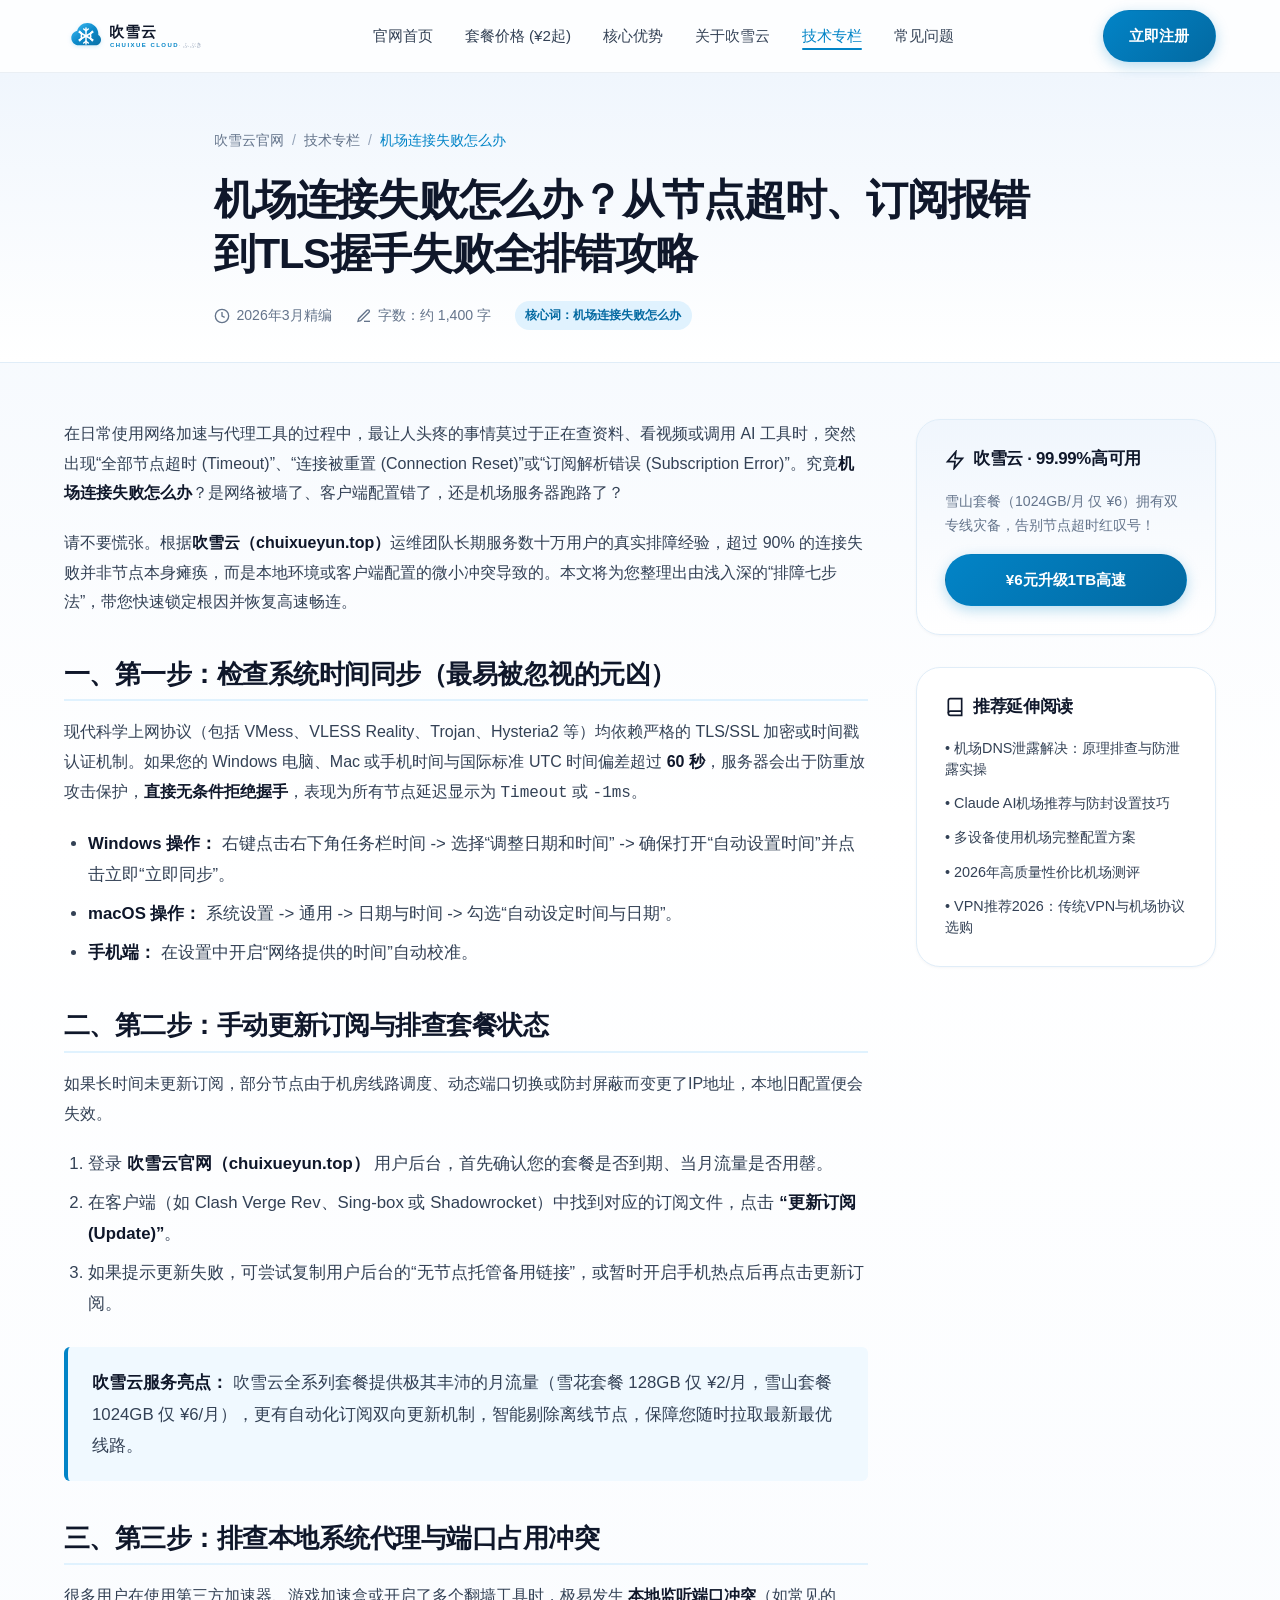
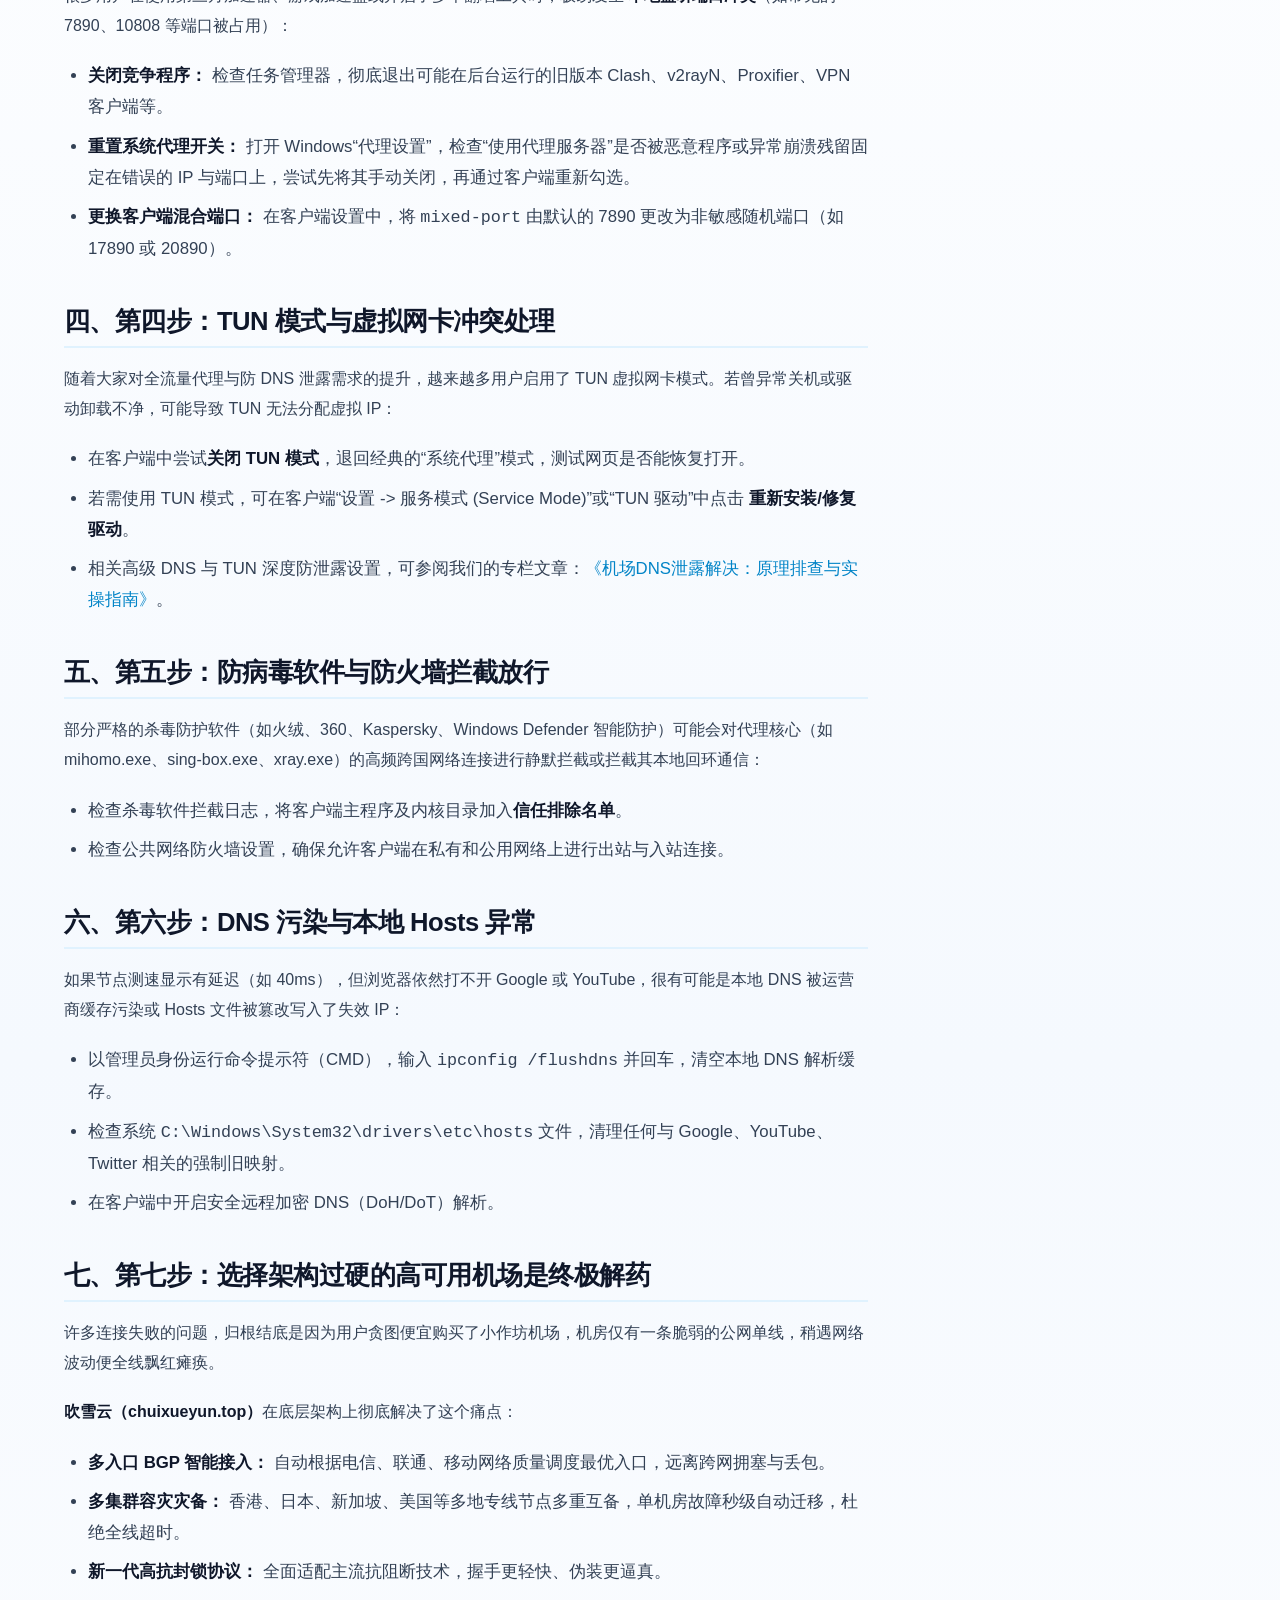
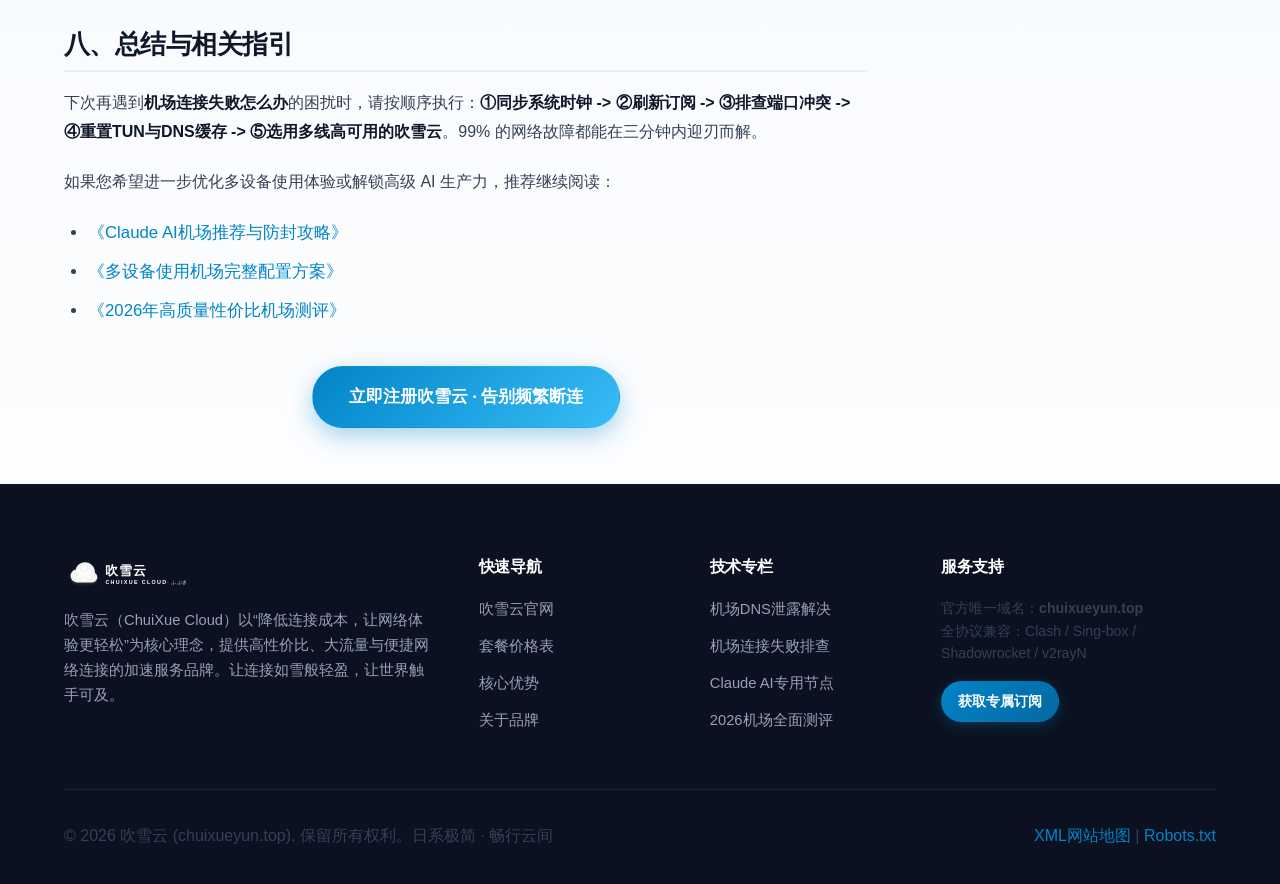
==== articles/airport-connection-troubleshooting.html @ 90f56648 "feat: complete 吹雪云 (chuixueyun.top) Yuki Minimal landing page, pricing plans, and 6 SEO articles" ====
<!DOCTYPE html>
<html lang="zh-CN">
<head>
  <meta charset="UTF-8">
  <meta name="viewport" content="width=device-width, initial-scale=1.0">
  <title>机场连接失败怎么办？从节点超时、订阅报错到TLS握手失败全排错攻略 - 吹雪云官网</title>
  <meta name="description" content="使用代理时经常遇到机场连接失败怎么办？本文总结2026最新科学上网排错方案，涵盖系统时钟不同步、订阅更新错误、TUN模式冲突及端口占用排查。吹雪云机场提供高可用BGP容灾，¥2起畅享秒连体验。">
  <meta name="keywords" content="机场连接失败怎么办, 机场节点超时, 订阅更新失败, Clash连接失败, 吹雪云, 吹雪云机场, 吹雪云官网, 吹雪云vpn">
  <link rel="canonical" href="https://chuixueyun.top/articles/airport-connection-troubleshooting.html">
  <link rel="icon" href="../assets/favicon.svg" type="image/svg+xml">

  <!-- Geo Tags -->
  <meta name="geo.region" content="HK">
  <meta name="geo.placename" content="Hong Kong">
  <meta name="geo.position" content="22.3193;114.1694">
  <meta name="ICBM" content="22.3193, 114.1694">

  <!-- Open Graph -->
  <meta property="og:title" content="机场连接失败怎么办？全流程排错终极手册 - 吹雪云">
  <meta property="og:description" content="手把手教你解决节点超时与订阅报错，吹雪云机场99.99%可用率专线保障。">
  <meta property="og:type" content="article">
  <meta property="og:url" content="https://chuixueyun.top/articles/airport-connection-troubleshooting.html">
  <meta property="og:site_name" content="吹雪云官网">

  <link rel="stylesheet" href="../style.css">

  <!-- JSON-LD Structured Data -->
  <script type="application/ld+json">
  {
    "@context": "https://schema.org",
    "@type": "Article",
    "headline": "机场连接失败怎么办？从节点超时、订阅报错到TLS握手失败全排错攻略",
    "description": "系统化解决机场节点连接超时、无法更新订阅等常见网络障碍，吹雪云官方支持中心。",
    "mainEntityOfPage": {
      "@type": "WebPage",
      "@id": "https://chuixueyun.top/articles/airport-connection-troubleshooting.html"
    },
    "author": {
      "@type": "Organization",
      "name": "吹雪云技术支持团队"
    },
    "publisher": {
      "@type": "Organization",
      "name": "吹雪云",
      "logo": {
        "@type": "ImageObject",
        "url": "https://chuixueyun.top/assets/logo.svg"
      }
    },
    "datePublished": "2026-03-02T09:00:00+08:00",
    "dateModified": "2026-03-15T14:30:00+08:00"
  }
  </script>
</head>
<body>

  <!-- Site Header -->
  <header class="site-header">
    <div class="container header-inner">
      <a href="../index.html" class="brand-link" title="吹雪云官网首页">
        <img src="../assets/logo.svg" alt="吹雪云官网LOGO" class="brand-logo-img">
      </a>
      <ul class="nav-menu" id="navMenu">
        <li><a href="../index.html" class="nav-link">官网首页</a></li>
        <li><a href="../index.html#pricing" class="nav-link">套餐价格 (¥2起)</a></li>
        <li><a href="../index.html#features" class="nav-link">核心优势</a></li>
        <li><a href="../index.html#about" class="nav-link">关于吹雪云</a></li>
        <li><a href="../index.html#articles" class="nav-link active">技术专栏</a></li>
        <li><a href="../index.html#faq" class="nav-link">常见问题</a></li>
      </ul>
      <div class="header-actions">
        <a href="https://varnexa.lingdongaff.com/#/?code=HHoxxHGa" target="_blank" rel="noopener nofollow" class="btn btn-primary">
          立即注册
        </a>
        <button class="mobile-toggle" id="mobileToggle" aria-label="切换菜单">
          <svg width="24" height="24" viewBox="0 0 24 24" fill="none" stroke="currentColor" stroke-width="2"><path d="M4 6h16M4 12h16M4 18h16"/></svg>
        </button>
      </div>
    </div>
  </header>

  <!-- Article Header -->
  <div class="article-header">
    <div class="container container-narrow">
      <nav class="breadcrumbs" aria-label="面包屑导航">
        <a href="../index.html">吹雪云官网</a>
        <span>/</span>
        <a href="../index.html#articles">技术专栏</a>
        <span>/</span>
        <span style="color: var(--primary);">机场连接失败怎么办</span>
      </nav>
      <h1 class="article-title">机场连接失败怎么办？从节点超时、订阅报错到TLS握手失败全排错攻略</h1>
      <div class="article-meta-row">
        <div class="article-meta-item">
          <svg width="16" height="16" viewBox="0 0 24 24" fill="none" stroke="currentColor" stroke-width="2"><circle cx="12" cy="12" r="10"/><path d="M12 6v6l4 2"/></svg>
          <span>2026年3月精编</span>
        </div>
        <div class="article-meta-item">
          <svg width="16" height="16" viewBox="0 0 24 24" fill="none" stroke="currentColor" stroke-width="2"><path d="M12 20h9"/><path d="M16.5 3.5a2.121 2.121 0 0 1 3 3L7 19l-4 1 1-4L16.5 3.5z"/></svg>
          <span>字数：约 1,400 字</span>
        </div>
        <div class="article-meta-item">
          <span class="article-keyword-badge">核心词：机场连接失败怎么办</span>
        </div>
      </div>
    </div>
  </div>

  <!-- Article Body -->
  <main class="container">
    <div class="article-body-layout">
      <!-- Main Content -->
      <article class="article-content">
        <p>在日常使用网络加速与代理工具的过程中，最让人头疼的事情莫过于正在查资料、看视频或调用 AI 工具时，突然出现“全部节点超时 (Timeout)”、“连接被重置 (Connection Reset)”或“订阅解析错误 (Subscription Error)”。究竟<strong>机场连接失败怎么办</strong>？是网络被墙了、客户端配置错了，还是机场服务器跑路了？</p>

        <p>请不要慌张。根据<strong>吹雪云（chuixueyun.top）</strong>运维团队长期服务数十万用户的真实排障经验，超过 90% 的连接失败并非节点本身瘫痪，而是本地环境或客户端配置的微小冲突导致的。本文将为您整理出由浅入深的“排障七步法”，带您快速锁定根因并恢复高速畅连。</p>

        <h2>一、第一步：检查系统时间同步（最易被忽视的元凶）</h2>
        <p>现代科学上网协议（包括 VMess、VLESS Reality、Trojan、Hysteria2 等）均依赖严格的 TLS/SSL 加密或时间戳认证机制。如果您的 Windows 电脑、Mac 或手机时间与国际标准 UTC 时间偏差超过 <strong>60 秒</strong>，服务器会出于防重放攻击保护，<strong>直接无条件拒绝握手</strong>，表现为所有节点延迟显示为 <code>Timeout</code> 或 <code>-1ms</code>。</p>
        <ul>
          <li><strong>Windows 操作：</strong> 右键点击右下角任务栏时间 -> 选择“调整日期和时间” -> 确保打开“自动设置时间”并点击立即“立即同步”。</li>
          <li><strong>macOS 操作：</strong> 系统设置 -> 通用 -> 日期与时间 -> 勾选“自动设定时间与日期”。</li>
          <li><strong>手机端：</strong> 在设置中开启“网络提供的时间”自动校准。</li>
        </ul>

        <h2>二、第二步：手动更新订阅与排查套餐状态</h2>
        <p>如果长时间未更新订阅，部分节点由于机房线路调度、动态端口切换或防封屏蔽而变更了IP地址，本地旧配置便会失效。</p>
        <ol>
          <li>登录 <a href="../index.html"><strong>吹雪云官网（chuixueyun.top）</strong></a> 用户后台，首先确认您的套餐是否到期、当月流量是否用罄。</li>
          <li>在客户端（如 Clash Verge Rev、Sing-box 或 Shadowrocket）中找到对应的订阅文件，点击 <strong>“更新订阅 (Update)”</strong>。</li>
          <li>如果提示更新失败，可尝试复制用户后台的“无节点托管备用链接”，或暂时开启手机热点后再点击更新订阅。</li>
        </ol>

        <div class="article-callout">
          <strong>吹雪云服务亮点：</strong> 吹雪云全系列套餐提供极其丰沛的月流量（雪花套餐 128GB 仅 ¥2/月，雪山套餐 1024GB 仅 ¥6/月），更有自动化订阅双向更新机制，智能剔除离线节点，保障您随时拉取最新最优线路。
        </div>

        <h2>三、第三步：排查本地系统代理与端口占用冲突</h2>
        <p>很多用户在使用第三方加速器、游戏加速盒或开启了多个翻墙工具时，极易发生 <strong>本地监听端口冲突</strong>（如常见的 7890、10808 等端口被占用）：</p>
        <ul>
          <li><strong>关闭竞争程序：</strong> 检查任务管理器，彻底退出可能在后台运行的旧版本 Clash、v2rayN、Proxifier、VPN 客户端等。</li>
          <li><strong>重置系统代理开关：</strong> 打开 Windows“代理设置”，检查“使用代理服务器”是否被恶意程序或异常崩溃残留固定在错误的 IP 与端口上，尝试先将其手动关闭，再通过客户端重新勾选。</li>
          <li><strong>更换客户端混合端口：</strong> 在客户端设置中，将 <code>mixed-port</code> 由默认的 7890 更改为非敏感随机端口（如 17890 或 20890）。</li>
        </ul>

        <h2>四、第四步：TUN 模式与虚拟网卡冲突处理</h2>
        <p>随着大家对全流量代理与防 DNS 泄露需求的提升，越来越多用户启用了 TUN 虚拟网卡模式。若曾异常关机或驱动卸载不净，可能导致 TUN 无法分配虚拟 IP：</p>
        <ul>
          <li>在客户端中尝试<strong>关闭 TUN 模式</strong>，退回经典的“系统代理”模式，测试网页是否能恢复打开。</li>
          <li>若需使用 TUN 模式，可在客户端“设置 -> 服务模式 (Service Mode)”或“TUN 驱动”中点击 <strong>重新安装/修复驱动</strong>。</li>
          <li>相关高级 DNS 与 TUN 深度防泄露设置，可参阅我们的专栏文章：<a href="dns-leak-prevention.html">《机场DNS泄露解决：原理排查与实操指南》</a>。</li>
        </ul>

        <h2>五、第五步：防病毒软件与防火墙拦截放行</h2>
        <p>部分严格的杀毒防护软件（如火绒、360、Kaspersky、Windows Defender 智能防护）可能会对代理核心（如 mihomo.exe、sing-box.exe、xray.exe）的高频跨国网络连接进行静默拦截或拦截其本地回环通信：</p>
        <ul>
          <li>检查杀毒软件拦截日志，将客户端主程序及内核目录加入<strong>信任排除名单</strong>。</li>
          <li>检查公共网络防火墙设置，确保允许客户端在私有和公用网络上进行出站与入站连接。</li>
        </ul>

        <h2>六、第六步：DNS 污染与本地 Hosts 异常</h2>
        <p>如果节点测速显示有延迟（如 40ms），但浏览器依然打不开 Google 或 YouTube，很有可能是本地 DNS 被运营商缓存污染或 Hosts 文件被篡改写入了失效 IP：</p>
        <ul>
          <li>以管理员身份运行命令提示符（CMD），输入 <code>ipconfig /flushdns</code> 并回车，清空本地 DNS 解析缓存。</li>
          <li>检查系统 <code>C:\Windows\System32\drivers\etc\hosts</code> 文件，清理任何与 Google、YouTube、Twitter 相关的强制旧映射。</li>
          <li>在客户端中开启安全远程加密 DNS（DoH/DoT）解析。</li>
        </ul>

        <h2>七、第七步：选择架构过硬的高可用机场是终极解药</h2>
        <p>许多连接失败的问题，归根结底是因为用户贪图便宜购买了小作坊机场，机房仅有一条脆弱的公网单线，稍遇网络波动便全线飘红瘫痪。</p>

        <p><a href="../index.html"><strong>吹雪云（chuixueyun.top）</strong></a>在底层架构上彻底解决了这个痛点：</p>
        <ul>
          <li><strong>多入口 BGP 智能接入：</strong> 自动根据电信、联通、移动网络质量调度最优入口，远离跨网拥塞与丢包。</li>
          <li><strong>多集群容灾灾备：</strong> 香港、日本、新加坡、美国等多地专线节点多重互备，单机房故障秒级自动迁移，杜绝全线超时。</li>
          <li><strong>新一代高抗封锁协议：</strong> 全面适配主流抗阻断技术，握手更轻快、伪装更逼真。</li>
        </ul>

        <h2>八、总结与相关指引</h2>
        <p>下次再遇到<strong>机场连接失败怎么办</strong>的困扰时，请按顺序执行：<strong>①同步系统时钟 -> ②刷新订阅 -> ③排查端口冲突 -> ④重置TUN与DNS缓存 -> ⑤选用多线高可用的吹雪云</strong>。99% 的网络故障都能在三分钟内迎刃而解。</p>

        <p>如果您希望进一步优化多设备使用体验或解锁高级 AI 生产力，推荐继续阅读：</p>
        <ul>
          <li><a href="claude-ai-airport-guide.html">《Claude AI机场推荐与防封攻略》</a></li>
          <li><a href="multi-device-airport-setup.html">《多设备使用机场完整配置方案》</a></li>
          <li><a href="airport-review-2026.html">《2026年高质量性价比机场测评》</a></li>
        </ul>

        <div style="margin-top: 2.5rem; text-align: center;">
          <a href="https://varnexa.lingdongaff.com/#/?code=HHoxxHGa" target="_blank" rel="noopener nofollow" class="btn btn-accent btn-lg">
            立即注册吹雪云 · 告别频繁断连
          </a>
        </div>
      </article>

      <!-- Sidebar -->
      <aside class="article-sidebar">
        <!-- CTA Widget -->
        <div class="sidebar-widget" style="background: linear-gradient(180deg, #F0F6FD 0%, #FFFFFF 100%);">
          <h3 class="sidebar-title">
            <svg width="20" height="20" viewBox="0 0 24 24" fill="none" stroke="currentColor" stroke-width="2"><path d="M13 2L3 14h9l-1 8 10-12h-9l1-8z"/></svg>
            吹雪云 · 99.99%高可用
          </h3>
          <p style="font-size: 0.88rem; color: var(--text-muted); margin-bottom: 1rem;">
            雪山套餐（1024GB/月 仅 ¥6）拥有双专线灾备，告别节点超时红叹号！
          </p>
          <a href="https://varnexa.lingdongaff.com/#/?code=HHoxxHGa" target="_blank" rel="noopener nofollow" class="btn btn-primary" style="width: 100%;">
            ¥6元升级1TB高速
          </a>
        </div>

        <!-- Related Articles Widget -->
        <div class="sidebar-widget">
          <h3 class="sidebar-title">
            <svg width="20" height="20" viewBox="0 0 24 24" fill="none" stroke="currentColor" stroke-width="2"><path d="M4 19.5A2.5 2.5 0 0 1 6.5 17H20"/><path d="M6.5 2H20v20H6.5A2.5 2.5 0 0 1 4 19.5v-15A2.5 2.5 0 0 1 6.5 2z"/></svg>
            推荐延伸阅读
          </h3>
          <ul class="related-articles-list">
            <li>
              <a href="dns-leak-prevention.html" class="related-article-link">
                • 机场DNS泄露解决：原理排查与防泄露实操
              </a>
            </li>
            <li>
              <a href="claude-ai-airport-guide.html" class="related-article-link">
                • Claude AI机场推荐与防封设置技巧
              </a>
            </li>
            <li>
              <a href="multi-device-airport-setup.html" class="related-article-link">
                • 多设备使用机场完整配置方案
              </a>
            </li>
            <li>
              <a href="airport-review-2026.html" class="related-article-link">
                • 2026年高质量性价比机场测评
              </a>
            </li>
            <li>
              <a href="best-vpn-recommendation-2026.html" class="related-article-link">
                • VPN推荐2026：传统VPN与机场协议选购
              </a>
            </li>
          </ul>
        </div>
      </aside>
    </div>
  </main>

  <!-- Site Footer -->
  <footer class="site-footer">
    <div class="container">
      <div class="footer-grid">
        <div class="footer-brand">
          <img src="../assets/logo.svg" alt="吹雪云官网LOGO" style="height: 36px; filter: brightness(0) invert(1);">
          <p>吹雪云（ChuiXue Cloud）以“降低连接成本，让网络体验更轻松”为核心理念，提供高性价比、大流量与便捷网络连接的加速服务品牌。让连接如雪般轻盈，让世界触手可及。</p>
        </div>
        <div class="footer-col">
          <h4>快速导航</h4>
          <ul class="footer-links">
            <li><a href="../index.html">吹雪云官网</a></li>
            <li><a href="../index.html#pricing">套餐价格表</a></li>
            <li><a href="../index.html#features">核心优势</a></li>
            <li><a href="../index.html#about">关于品牌</a></li>
          </ul>
        </div>
        <div class="footer-col">
          <h4>技术专栏</h4>
          <ul class="footer-links">
            <li><a href="dns-leak-prevention.html">机场DNS泄露解决</a></li>
            <li><a href="airport-connection-troubleshooting.html">机场连接失败排查</a></li>
            <li><a href="claude-ai-airport-guide.html">Claude AI专用节点</a></li>
            <li><a href="airport-review-2026.html">2026机场全面测评</a></li>
          </ul>
        </div>
        <div class="footer-col">
          <h4>服务支持</h4>
          <p style="font-size: 0.88rem; line-height: 1.6; margin-bottom: 1rem;">
            官方唯一域名：<strong>chuixueyun.top</strong><br>
            全协议兼容：Clash / Sing-box / Shadowrocket / v2rayN
          </p>
          <a href="https://varnexa.lingdongaff.com/#/?code=HHoxxHGa" target="_blank" rel="noopener nofollow" class="btn btn-primary" style="font-size: 0.85rem; padding: 0.5rem 1rem;">
            获取专属订阅
          </a>
        </div>
      </div>
      <div class="footer-bottom">
        <p>&copy; 2026 吹雪云 (chuixueyun.top). 保留所有权利。日系极简 · 畅行云间</p>
        <p><a href="../sitemap.xml">XML网站地图</a> | <a href="../robots.txt">Robots.txt</a></p>
      </div>
    </div>
  </footer>

  <script src="../main.js"></script>
</body>
</html>
---- style.css ----
/* ==========================================================================
   吹雪云 · Yuki Minimal (日系雪境) Design System
   Domain: chuixueyun.top
   Aesthetic: Pure White, Frost Light Blue Negative Space, Soft Elevation,
              Japanese Minimalist Typography, High Contrast & High Conversion.
   ========================================================================== */

:root {
  /* Color Palette */
  --bg-snow: #FFFFFF;
  --bg-subtle: #F6F9FD;
  --bg-card: #FFFFFF;
  --bg-card-hover: #F8FBFE;
  --bg-frost: rgba(240, 246, 253, 0.7);
  --bg-glass: rgba(255, 255, 255, 0.85);

  /* Primary Glacial Blues */
  --primary: #0284C7;
  --primary-hover: #0369A1;
  --primary-light: #E0F2FE;
  --primary-subtle: #F0F9FF;
  --accent-cyan: #38BDF8;
  --accent-glow: rgba(56, 189, 248, 0.25);

  /* Neutral Slate Shades */
  --text-main: #0F172A;
  --text-secondary: #334155;
  --text-muted: #64748B;
  --text-light: #94A3B8;

  /* Borders & Dividers */
  --border-light: #E2E8F0;
  --border-frost: #E0EDF8;
  --border-focus: #0284C7;

  /* Shadows */
  --shadow-sm: 0 1px 3px rgba(15, 23, 42, 0.04);
  --shadow-md: 0 4px 12px rgba(15, 23, 42, 0.05);
  --shadow-lg: 0 12px 32px -8px rgba(2, 132, 199, 0.08);
  --shadow-hover: 0 18px 40px -10px rgba(2, 132, 199, 0.14);
  --shadow-glow: 0 0 24px rgba(56, 189, 248, 0.35);

  /* Typography */
  --font-sans: -apple-system, BlinkMacSystemFont, "Segoe UI", Roboto, "PingFang SC", "Hiragino Sans GB", "Microsoft YaHei", "Yu Gothic", sans-serif;
  --font-mono: ui-monospace, SFMono-Regular, "SF Mono", Menlo, Consolas, monospace;

  /* Radii */
  --radius-sm: 6px;
  --radius-md: 12px;
  --radius-lg: 18px;
  --radius-xl: 24px;
  --radius-full: 9999px;

  /* Transitions */
  --transition-fast: 0.2s cubic-bezier(0.16, 1, 0.3, 1);
  --transition-smooth: 0.35s cubic-bezier(0.16, 1, 0.3, 1);
}

/* Base Reset */
*, *::before, *::after {
  box-sizing: border-box;
  margin: 0;
  padding: 0;
}

html {
  font-family: var(--font-sans);
  background-color: var(--bg-snow);
  color: var(--text-main);
  line-height: 1.7;
  scroll-behavior: smooth;
  -webkit-font-smoothing: antialiased;
  -moz-osx-font-smoothing: grayscale;
}

body {
  min-height: 100vh;
  position: relative;
  overflow-x: hidden;
  background: linear-gradient(180deg, #F0F6FD 0%, #FFFFFF 20%, #F5F9FE 65%, #FFFFFF 100%);
}

/* Subtle snowflake background micro-pattern */
.snow-bg-pattern {
  position: absolute;
  top: 0;
  left: 0;
  right: 0;
  height: 900px;
  pointer-events: none;
  background-image: 
    radial-gradient(circle at 20% 15%, rgba(56, 189, 248, 0.08) 0, transparent 40%),
    radial-gradient(circle at 80% 25%, rgba(2, 132, 199, 0.06) 0, transparent 50%),
    radial-gradient(circle at 50% 50%, rgba(224, 242, 254, 0.4) 0, transparent 60%);
  z-index: 0;
}

/* Typography styles */
h1, h2, h3, h4, h5, h6 {
  color: var(--text-main);
  font-weight: 700;
  line-height: 1.35;
  letter-spacing: -0.02em;
}

h1 {
  font-size: clamp(2rem, 4vw + 1rem, 3.25rem);
  letter-spacing: -0.03em;
}

h2 {
  font-size: clamp(1.6rem, 2.5vw + 0.5rem, 2.25rem);
  margin-bottom: 0.75rem;
}

h3 {
  font-size: 1.35rem;
}

p {
  color: var(--text-secondary);
  font-size: 1rem;
}

a {
  color: var(--primary);
  text-decoration: none;
  transition: color var(--transition-fast);
}

a:hover {
  color: var(--primary-hover);
}

img {
  max-width: 100%;
  height: auto;
  display: block;
}

/* Layout Container */
.container {
  width: 100%;
  max-width: 1200px;
  margin: 0 auto;
  padding: 0 1.5rem;
  position: relative;
  z-index: 1;
}

.container-narrow {
  max-width: 900px;
}

/* Section Common Styling */
.section {
  padding: 5rem 0;
  position: relative;
}

.section-alt {
  background-color: var(--bg-subtle);
  border-top: 1px solid var(--border-frost);
  border-bottom: 1px solid var(--border-frost);
}

.section-header {
  text-align: center;
  max-width: 760px;
  margin: 0 auto 3.5rem;
}

.section-tag {
  display: inline-flex;
  align-items: center;
  gap: 0.4rem;
  background-color: var(--primary-light);
  color: var(--primary-hover);
  padding: 0.35rem 0.9rem;
  border-radius: var(--radius-full);
  font-size: 0.85rem;
  font-weight: 600;
  margin-bottom: 1rem;
  letter-spacing: 0.05em;
  text-transform: uppercase;
}

.section-desc {
  font-size: 1.1rem;
  color: var(--text-muted);
  margin-top: 0.75rem;
}

/* ==========================================================================
   Header & Navigation
   ========================================================================== */
.site-header {
  position: sticky;
  top: 0;
  z-index: 100;
  background: var(--bg-glass);
  backdrop-filter: blur(16px);
  -webkit-backdrop-filter: blur(16px);
  border-bottom: 1px solid rgba(226, 232, 240, 0.7);
  transition: background-color var(--transition-fast), box-shadow var(--transition-fast);
}

.header-inner {
  display: flex;
  align-items: center;
  justify-content: space-between;
  height: 4.5rem;
}

.brand-link {
  display: flex;
  align-items: center;
  gap: 0.5rem;
}

.brand-logo-img {
  height: 40px;
  width: auto;
}

.nav-menu {
  display: flex;
  align-items: center;
  gap: 2rem;
  list-style: none;
}

.nav-link {
  font-size: 0.95rem;
  font-weight: 500;
  color: var(--text-secondary);
  position: relative;
  padding: 0.25rem 0;
}

.nav-link:hover, .nav-link.active {
  color: var(--primary);
}

.nav-link::after {
  content: "";
  position: absolute;
  bottom: -2px;
  left: 0;
  width: 0;
  height: 2px;
  background: var(--primary);
  border-radius: var(--radius-full);
  transition: width var(--transition-fast);
}

.nav-link:hover::after, .nav-link.active::after {
  width: 100%;
}

.header-actions {
  display: flex;
  align-items: center;
  gap: 1rem;
}

.mobile-toggle {
  display: none;
  background: none;
  border: none;
  cursor: pointer;
  padding: 0.5rem;
  color: var(--text-main);
}

/* ==========================================================================
   Buttons & CTAs
   ========================================================================== */
.btn {
  display: inline-flex;
  align-items: center;
  justify-content: center;
  gap: 0.5rem;
  font-weight: 600;
  font-size: 0.95rem;
  padding: 0.75rem 1.6rem;
  border-radius: var(--radius-full);
  transition: all var(--transition-smooth);
  cursor: pointer;
  border: 1px solid transparent;
  white-space: nowrap;
}

.btn-primary {
  background: linear-gradient(135deg, #0284C7 0%, #0369A1 100%);
  color: #FFFFFF !important;
  box-shadow: 0 4px 14px rgba(2, 132, 199, 0.28);
}

.btn-primary:hover {
  background: linear-gradient(135deg, #0369A1 0%, #075985 100%);
  box-shadow: 0 6px 20px rgba(2, 132, 199, 0.4);
  transform: translateY(-2px);
}

.btn-secondary {
  background: #FFFFFF;
  color: var(--text-secondary) !important;
  border-color: var(--border-light);
  box-shadow: var(--shadow-sm);
}

.btn-secondary:hover {
  background: var(--primary-subtle);
  border-color: var(--primary-light);
  color: var(--primary) !important;
  transform: translateY(-2px);
}

.btn-accent {
  background: linear-gradient(135deg, #0284C7 0%, #38BDF8 100%);
  color: #FFFFFF !important;
  font-size: 1.05rem;
  padding: 0.9rem 2.2rem;
  box-shadow: 0 8px 24px rgba(2, 132, 199, 0.35);
}

.btn-accent:hover {
  transform: translateY(-2px) scale(1.02);
  box-shadow: 0 10px 28px rgba(2, 132, 199, 0.45);
}

.btn-lg {
  padding: 0.9rem 2.2rem;
  font-size: 1.05rem;
}

/* ==========================================================================
   Hero Section
   ========================================================================== */
.hero-section {
  padding: 4.5rem 0 5rem;
  text-align: center;
  position: relative;
}

.hero-pill {
  display: inline-flex;
  align-items: center;
  gap: 0.5rem;
  background: #FFFFFF;
  border: 1px solid var(--border-frost);
  padding: 0.4rem 1.1rem;
  border-radius: var(--radius-full);
  font-size: 0.88rem;
  color: var(--text-secondary);
  box-shadow: var(--shadow-sm);
  margin-bottom: 1.8rem;
}

.hero-pill-badge {
  background: var(--primary);
  color: #FFFFFF;
  font-size: 0.75rem;
  font-weight: 700;
  padding: 0.15rem 0.55rem;
  border-radius: var(--radius-full);
}

.hero-title {
  margin-bottom: 1.25rem;
  font-weight: 800;
}

.hero-title-highlight {
  background: linear-gradient(120deg, #0284C7, #0369A1 50%, #38BDF8);
  -webkit-background-clip: text;
  -webkit-text-fill-color: transparent;
}

.hero-subtitle {
  font-size: clamp(1.1rem, 2vw, 1.35rem);
  color: var(--text-muted);
  max-width: 800px;
  margin: 0 auto 2.5rem;
  line-height: 1.65;
}

.hero-actions {
  display: flex;
  align-items: center;
  justify-content: center;
  gap: 1.2rem;
  margin-bottom: 3.5rem;
  flex-wrap: wrap;
}

.hero-stats {
  display: grid;
  grid-template-columns: repeat(4, 1fr);
  gap: 1.5rem;
  max-width: 960px;
  margin: 0 auto;
}

.stat-card {
  background: var(--bg-card);
  border: 1px solid var(--border-frost);
  border-radius: var(--radius-lg);
  padding: 1.5rem 1rem;
  box-shadow: var(--shadow-sm);
  transition: transform var(--transition-fast), box-shadow var(--transition-fast);
}

.stat-card:hover {
  transform: translateY(-3px);
  box-shadow: var(--shadow-md);
}

.stat-number {
  font-size: 1.85rem;
  font-weight: 800;
  color: var(--primary);
  line-height: 1.2;
}

.stat-label {
  font-size: 0.85rem;
  color: var(--text-muted);
  margin-top: 0.35rem;
}

/* ==========================================================================
   About Brand Section (日系雪境专属排版)
   ========================================================================== */
.about-box {
  background: #FFFFFF;
  border: 1px solid var(--border-frost);
  border-radius: var(--radius-xl);
  padding: 3.5rem;
  box-shadow: var(--shadow-md);
  position: relative;
  overflow: hidden;
}

.about-box::before {
  content: "";
  position: absolute;
  top: 0;
  left: 0;
  width: 6px;
  height: 100%;
  background: linear-gradient(180deg, #38BDF8, #0284C7);
}

.about-quote {
  font-size: 1.45rem;
  font-weight: 700;
  color: var(--primary);
  margin-bottom: 1.25rem;
  letter-spacing: -0.01em;
}

.about-lead {
  font-size: 1.2rem;
  font-weight: 600;
  color: var(--text-main);
  margin-bottom: 1.5rem;
}

.about-body {
  font-size: 1.05rem;
  line-height: 1.9;
  color: var(--text-secondary);
  margin-bottom: 1.5rem;
}

.about-outro {
  font-size: 1.15rem;
  font-weight: 700;
  color: var(--primary-hover);
  padding-top: 1.25rem;
  border-top: 1px dashed var(--border-frost);
  display: flex;
  align-items: center;
  gap: 0.5rem;
}

/* ==========================================================================
   Pricing Cards Section (5 Plans from Image 1)
   ========================================================================== */
.pricing-grid {
  display: grid;
  grid-template-columns: repeat(5, 1fr);
  gap: 1.25rem;
  align-items: stretch;
}

.pricing-card {
  background: var(--bg-card);
  border: 1px solid var(--border-frost);
  border-radius: var(--radius-xl);
  padding: 2.2rem 1.4rem;
  position: relative;
  display: flex;
  flex-direction: column;
  transition: all var(--transition-smooth);
  box-shadow: var(--shadow-sm);
}

.pricing-card:hover {
  transform: translateY(-6px);
  box-shadow: var(--shadow-hover);
  border-color: var(--accent-cyan);
}

.pricing-card.popular {
  border: 2px solid var(--primary);
  box-shadow: var(--shadow-lg);
  transform: scale(1.03);
  z-index: 2;
  background: linear-gradient(180deg, #FFFFFF 0%, #F5F9FF 100%);
}

.pricing-card.popular:hover {
  transform: scale(1.03) translateY(-6px);
}

.popular-badge {
  position: absolute;
  top: -14px;
  left: 50%;
  transform: translateX(-50%);
  background: linear-gradient(135deg, #0284C7, #38BDF8);
  color: #FFFFFF;
  font-size: 0.75rem;
  font-weight: 700;
  padding: 0.3rem 0.9rem;
  border-radius: var(--radius-full);
  letter-spacing: 0.05em;
  white-space: nowrap;
  box-shadow: 0 4px 10px rgba(2, 132, 199, 0.3);
}

.plan-header {
  text-align: center;
  margin-bottom: 1.5rem;
  padding-bottom: 1.25rem;
  border-bottom: 1px solid var(--border-frost);
}

.plan-name {
  font-size: 1.25rem;
  font-weight: 700;
  color: var(--text-main);
  margin-bottom: 0.4rem;
}

.plan-badge {
  display: inline-block;
  font-size: 0.78rem;
  color: var(--text-muted);
  background: var(--bg-subtle);
  padding: 0.2rem 0.6rem;
  border-radius: var(--radius-sm);
}

.plan-price {
  text-align: center;
  margin-bottom: 1.75rem;
}

.price-currency {
  font-size: 1.35rem;
  font-weight: 700;
  color: var(--primary);
  vertical-align: top;
  margin-right: 2px;
}

.price-val {
  font-size: 2.8rem;
  font-weight: 800;
  color: var(--text-main);
  line-height: 1;
}

.price-period {
  font-size: 0.88rem;
  color: var(--text-muted);
}

.plan-traffic-highlight {
  background: var(--primary-subtle);
  border: 1px solid var(--primary-light);
  border-radius: var(--radius-md);
  padding: 0.75rem 0.5rem;
  text-align: center;
  margin-bottom: 1.5rem;
}

.traffic-num {
  font-size: 1.35rem;
  font-weight: 800;
  color: var(--primary-hover);
  display: block;
}

.traffic-sub {
  font-size: 0.78rem;
  color: var(--text-muted);
}

.plan-features {
  list-style: none;
  margin-bottom: 2rem;
  flex-grow: 1;
}

.plan-feature-item {
  display: flex;
  align-items: center;
  gap: 0.5rem;
  font-size: 0.88rem;
  color: var(--text-secondary);
  margin-bottom: 0.75rem;
}

.plan-feature-item svg {
  color: var(--primary);
  flex-shrink: 0;
}

.plan-cta {
  width: 100%;
}

.pricing-notes {
  margin-top: 3rem;
  text-align: center;
  padding: 1.5rem;
  background: #FFFFFF;
  border-radius: var(--radius-lg);
  border: 1px dashed var(--border-frost);
  display: flex;
  flex-wrap: wrap;
  align-items: center;
  justify-content: center;
  gap: 2rem;
  font-size: 0.92rem;
  color: var(--text-muted);
}

.pricing-note-item {
  display: flex;
  align-items: center;
  gap: 0.5rem;
}

/* ==========================================================================
   Features Section
   ========================================================================== */
.features-grid {
  display: grid;
  grid-template-columns: repeat(3, 1fr);
  gap: 1.75rem;
}

.feature-card {
  background: var(--bg-card);
  border: 1px solid var(--border-frost);
  border-radius: var(--radius-xl);
  padding: 2.2rem 1.8rem;
  transition: all var(--transition-smooth);
}

.feature-card:hover {
  transform: translateY(-4px);
  box-shadow: var(--shadow-md);
  border-color: var(--accent-cyan);
}

.feature-icon-wrapper {
  width: 52px;
  height: 52px;
  border-radius: var(--radius-lg);
  background: var(--primary-light);
  display: flex;
  align-items: center;
  justify-content: center;
  margin-bottom: 1.25rem;
  color: var(--primary);
}

.feature-title {
  font-size: 1.2rem;
  margin-bottom: 0.6rem;
}

.feature-desc {
  font-size: 0.94rem;
  color: var(--text-muted);
  line-height: 1.65;
}

/* ==========================================================================
   Articles Section (6 Core SEO Articles)
   ========================================================================== */
.articles-grid {
  display: grid;
  grid-template-columns: repeat(3, 1fr);
  gap: 1.75rem;
}

.article-card {
  background: var(--bg-card);
  border: 1px solid var(--border-frost);
  border-radius: var(--radius-xl);
  padding: 1.8rem;
  display: flex;
  flex-direction: column;
  transition: all var(--transition-smooth);
  box-shadow: var(--shadow-sm);
  text-decoration: none;
}

.article-card:hover {
  transform: translateY(-5px);
  box-shadow: var(--shadow-hover);
  border-color: var(--primary);
}

.article-badge-row {
  display: flex;
  align-items: center;
  justify-content: space-between;
  margin-bottom: 1rem;
}

.article-keyword-badge {
  background: var(--primary-light);
  color: var(--primary-hover);
  font-size: 0.78rem;
  font-weight: 600;
  padding: 0.25rem 0.65rem;
  border-radius: var(--radius-full);
}

.article-read-time {
  font-size: 0.8rem;
  color: var(--text-light);
}

.article-card-title {
  font-size: 1.15rem;
  font-weight: 700;
  color: var(--text-main);
  line-height: 1.45;
  margin-bottom: 0.75rem;
}

.article-card:hover .article-card-title {
  color: var(--primary);
}

.article-card-snippet {
  font-size: 0.9rem;
  color: var(--text-muted);
  line-height: 1.6;
  margin-bottom: 1.25rem;
  flex-grow: 1;
}

.article-card-footer {
  display: flex;
  align-items: center;
  justify-content: space-between;
  padding-top: 1rem;
  border-top: 1px solid var(--border-frost);
  font-size: 0.85rem;
  font-weight: 600;
  color: var(--primary);
}

/* ==========================================================================
   User Reviews / Testimonials Section
   ========================================================================== */
.reviews-grid {
  display: grid;
  grid-template-columns: repeat(3, 1fr);
  gap: 1.5rem;
}

.review-card {
  background: var(--bg-card);
  border: 1px solid var(--border-frost);
  border-radius: var(--radius-xl);
  padding: 2rem 1.6rem;
  box-shadow: var(--shadow-sm);
  transition: transform var(--transition-fast);
}

.review-card:hover {
  transform: translateY(-3px);
  box-shadow: var(--shadow-md);
}

.review-stars {
  color: #F59E0B;
  display: flex;
  gap: 2px;
  margin-bottom: 1rem;
  font-size: 0.95rem;
}

.review-quote {
  font-size: 0.94rem;
  color: var(--text-secondary);
  line-height: 1.7;
  margin-bottom: 1.25rem;
  font-style: italic;
}

.review-user-row {
  display: flex;
  align-items: center;
  gap: 0.75rem;
  padding-top: 0.75rem;
  border-top: 1px solid var(--border-frost);
}

.review-avatar {
  width: 40px;
  height: 40px;
  border-radius: 50%;
  background: linear-gradient(135deg, #E0F2FE, #BAE6FD);
  display: flex;
  align-items: center;
  justify-content: center;
  font-weight: 700;
  color: var(--primary);
  font-size: 0.9rem;
}

.review-user-name {
  font-size: 0.9rem;
  font-weight: 600;
  color: var(--text-main);
}

.review-user-tag {
  font-size: 0.78rem;
  color: var(--text-muted);
}

/* ==========================================================================
   FAQ Accordion Section
   ========================================================================== */
.faq-list {
  max-width: 860px;
  margin: 0 auto;
  display: flex;
  flex-direction: column;
  gap: 1rem;
}

.faq-item {
  background: #FFFFFF;
  border: 1px solid var(--border-frost);
  border-radius: var(--radius-lg);
  overflow: hidden;
  transition: border-color var(--transition-fast), box-shadow var(--transition-fast);
}

.faq-item:hover {
  border-color: var(--accent-cyan);
}

.faq-question {
  width: 100%;
  text-align: left;
  background: none;
  border: none;
  padding: 1.35rem 1.75rem;
  font-size: 1.05rem;
  font-weight: 600;
  color: var(--text-main);
  display: flex;
  align-items: center;
  justify-content: space-between;
  cursor: pointer;
  gap: 1rem;
}

.faq-icon {
  width: 20px;
  height: 20px;
  color: var(--primary);
  transition: transform var(--transition-smooth);
  flex-shrink: 0;
}

.faq-item.active .faq-icon {
  transform: rotate(180deg);
}

.faq-answer {
  max-height: 0;
  overflow: hidden;
  transition: max-height 0.4s ease-out, padding 0.3s ease;
  padding: 0 1.75rem;
  color: var(--text-secondary);
  font-size: 0.96rem;
  line-height: 1.75;
}

.faq-item.active .faq-answer {
  max-height: 500px;
  padding: 0 1.75rem 1.5rem;
}

/* ==========================================================================
   CTA Banner Section
   ========================================================================== */
.cta-banner {
  background: linear-gradient(135deg, #0284C7 0%, #0369A1 70%, #075985 100%);
  border-radius: var(--radius-xl);
  padding: 4rem 2rem;
  text-align: center;
  color: #FFFFFF;
  box-shadow: 0 20px 40px -10px rgba(2, 132, 199, 0.4);
  position: relative;
  overflow: hidden;
}

.cta-banner h2 {
  color: #FFFFFF;
  margin-bottom: 1rem;
}

.cta-banner p {
  color: #E0F2FE;
  font-size: 1.15rem;
  max-width: 650px;
  margin: 0 auto 2.25rem;
}

.cta-banner .btn-white {
  background: #FFFFFF;
  color: var(--primary-hover) !important;
  font-weight: 700;
  box-shadow: 0 8px 24px rgba(0, 0, 0, 0.15);
}

.cta-banner .btn-white:hover {
  transform: translateY(-2px) scale(1.03);
  box-shadow: 0 12px 30px rgba(0, 0, 0, 0.25);
}

/* ==========================================================================
   Footer
   ========================================================================== */
.site-footer {
  background: #0B1120;
  color: #94A3B8;
  padding: 4.5rem 0 2.5rem;
  font-size: 0.92rem;
}

.footer-grid {
  display: grid;
  grid-template-columns: 2fr 1fr 1fr 1.5fr;
  gap: 3rem;
  margin-bottom: 3.5rem;
}

.footer-brand p {
  color: #94A3B8;
  font-size: 0.92rem;
  margin: 1rem 0 1.5rem;
  line-height: 1.7;
}

.footer-col h4 {
  color: #FFFFFF;
  font-size: 1rem;
  margin-bottom: 1.25rem;
  font-weight: 600;
}

.footer-links {
  list-style: none;
  display: flex;
  flex-direction: column;
  gap: 0.75rem;
}

.footer-links a {
  color: #94A3B8;
  transition: color var(--transition-fast);
}

.footer-links a:hover {
  color: #38BDF8;
}

.footer-bottom {
  padding-top: 2rem;
  border-top: 1px solid rgba(255, 255, 255, 0.08);
  display: flex;
  align-items: center;
  justify-content: space-between;
  flex-wrap: wrap;
  gap: 1rem;
  font-size: 0.85rem;
}

/* ==========================================================================
   Sticky Mobile Bar (High Conversion)
   ========================================================================== */
.sticky-mobile-bar {
  display: none;
  position: fixed;
  bottom: 0;
  left: 0;
  right: 0;
  background: rgba(255, 255, 255, 0.96);
  backdrop-filter: blur(12px);
  -webkit-backdrop-filter: blur(12px);
  border-top: 1px solid var(--border-frost);
  padding: 0.75rem 1.25rem;
  z-index: 999;
  box-shadow: 0 -4px 16px rgba(0, 0, 0, 0.06);
}

.sticky-mobile-inner {
  display: flex;
  align-items: center;
  justify-content: space-between;
  gap: 1rem;
}

.sticky-text {
  display: flex;
  flex-direction: column;
}

.sticky-text strong {
  color: var(--text-main);
  font-size: 0.95rem;
  line-height: 1.2;
}

.sticky-text span {
  font-size: 0.78rem;
  color: var(--primary);
  font-weight: 600;
}

/* ==========================================================================
   Article Detail Page Template Specific Styles
   ========================================================================== */
.article-header {
  padding: 3.5rem 0 2rem;
  background: linear-gradient(180deg, #F0F6FD 0%, #FFFFFF 100%);
  border-bottom: 1px solid var(--border-frost);
}

.breadcrumbs {
  display: flex;
  align-items: center;
  gap: 0.5rem;
  font-size: 0.88rem;
  color: var(--text-muted);
  margin-bottom: 1.25rem;
}

.breadcrumbs a {
  color: var(--text-muted);
}

.breadcrumbs a:hover {
  color: var(--primary);
}

.breadcrumbs span {
  color: var(--text-light);
}

.article-title {
  font-size: clamp(1.8rem, 3.5vw, 2.6rem);
  font-weight: 800;
  line-height: 1.3;
  margin-bottom: 1.25rem;
  color: var(--text-main);
}

.article-meta-row {
  display: flex;
  align-items: center;
  flex-wrap: wrap;
  gap: 1.5rem;
  font-size: 0.88rem;
  color: var(--text-muted);
}

.article-meta-item {
  display: flex;
  align-items: center;
  gap: 0.4rem;
}

.article-body-layout {
  display: grid;
  grid-template-columns: minmax(0, 1fr) 300px;
  gap: 3rem;
  padding: 3.5rem 0;
}

.article-content {
  font-size: 1.05rem;
  line-height: 1.85;
  color: #1E293B;
}

.article-content h2 {
  font-size: 1.6rem;
  margin-top: 2.5rem;
  margin-bottom: 1rem;
  padding-bottom: 0.5rem;
  border-bottom: 2px solid var(--primary-light);
  color: #0F172A;
}

.article-content h3 {
  font-size: 1.25rem;
  margin-top: 1.8rem;
  margin-bottom: 0.75rem;
  color: #1E293B;
}

.article-content p {
  margin-bottom: 1.25rem;
  color: #334155;
}

.article-content ul, .article-content ol {
  margin-bottom: 1.5rem;
  padding-left: 1.5rem;
}

.article-content li {
  margin-bottom: 0.5rem;
  color: #334155;
}

.article-content strong {
  color: #0F172A;
}

.article-callout {
  background: var(--primary-subtle);
  border-left: 4px solid var(--primary);
  border-radius: var(--radius-sm);
  padding: 1.25rem 1.5rem;
  margin: 1.75rem 0;
  color: var(--text-secondary);
}

.article-table-wrapper {
  overflow-x: auto;
  margin: 1.75rem 0;
}

.article-table {
  width: 100%;
  border-collapse: collapse;
  text-align: left;
  font-size: 0.92rem;
}

.article-table th {
  background: var(--bg-subtle);
  color: var(--text-main);
  font-weight: 600;
  padding: 0.85rem 1rem;
  border: 1px solid var(--border-frost);
}

.article-table td {
  padding: 0.85rem 1rem;
  border: 1px solid var(--border-frost);
  color: var(--text-secondary);
}

.article-table tr:nth-child(even) td {
  background: #FAFCFE;
}

.article-sidebar {
  position: sticky;
  top: 6rem;
  display: flex;
  flex-direction: column;
  gap: 2rem;
  align-self: start;
}

.sidebar-widget {
  background: #FFFFFF;
  border: 1px solid var(--border-frost);
  border-radius: var(--radius-xl);
  padding: 1.75rem;
  box-shadow: var(--shadow-sm);
}

.sidebar-title {
  font-size: 1.05rem;
  font-weight: 700;
  margin-bottom: 1.2rem;
  color: var(--text-main);
  display: flex;
  align-items: center;
  gap: 0.5rem;
}

.related-articles-list {
  list-style: none;
  display: flex;
  flex-direction: column;
  gap: 0.85rem;
}

.related-article-link {
  font-size: 0.9rem;
  color: var(--text-secondary);
  line-height: 1.45;
  display: block;
}

.related-article-link:hover {
  color: var(--primary);
}

/* ==========================================================================
   Responsive Breakpoints
   ========================================================================== */
@media (max-width: 1200px) {
  .pricing-grid {
    grid-template-columns: repeat(3, 1fr);
    gap: 1.25rem;
  }
  .pricing-card.popular {
    transform: none;
  }
  .pricing-card.popular:hover {
    transform: translateY(-6px);
  }
}

@media (max-width: 992px) {
  .features-grid, .articles-grid, .reviews-grid {
    grid-template-columns: repeat(2, 1fr);
  }
  .hero-stats {
    grid-template-columns: repeat(2, 1fr);
  }
  .footer-grid {
    grid-template-columns: 1fr 1fr;
    gap: 2rem;
  }
  .article-body-layout {
    grid-template-columns: 1fr;
  }
  .article-sidebar {
    position: static;
  }
}

@media (max-width: 768px) {
  .nav-menu {
    position: fixed;
    top: 4.5rem;
    left: 0;
    right: 0;
    background: #FFFFFF;
    flex-direction: column;
    padding: 2rem 1.5rem;
    border-bottom: 1px solid var(--border-frost);
    box-shadow: var(--shadow-lg);
    display: none;
    gap: 1.25rem;
  }
  .nav-menu.open {
    display: flex;
  }
  .mobile-toggle {
    display: block;
  }
  .header-actions .btn-primary {
    display: none;
  }
  .pricing-grid {
    grid-template-columns: 1fr;
  }
  .features-grid, .articles-grid, .reviews-grid {
    grid-template-columns: 1fr;
  }
  .hero-actions {
    flex-direction: column;
    width: 100%;
  }
  .hero-actions .btn {
    width: 100%;
  }
  .about-box {
    padding: 2rem 1.25rem;
  }
  .footer-grid {
    grid-template-columns: 1fr;
  }
  .sticky-mobile-bar {
    display: block;
  }
  body {
    padding-bottom: 70px;
  }
}
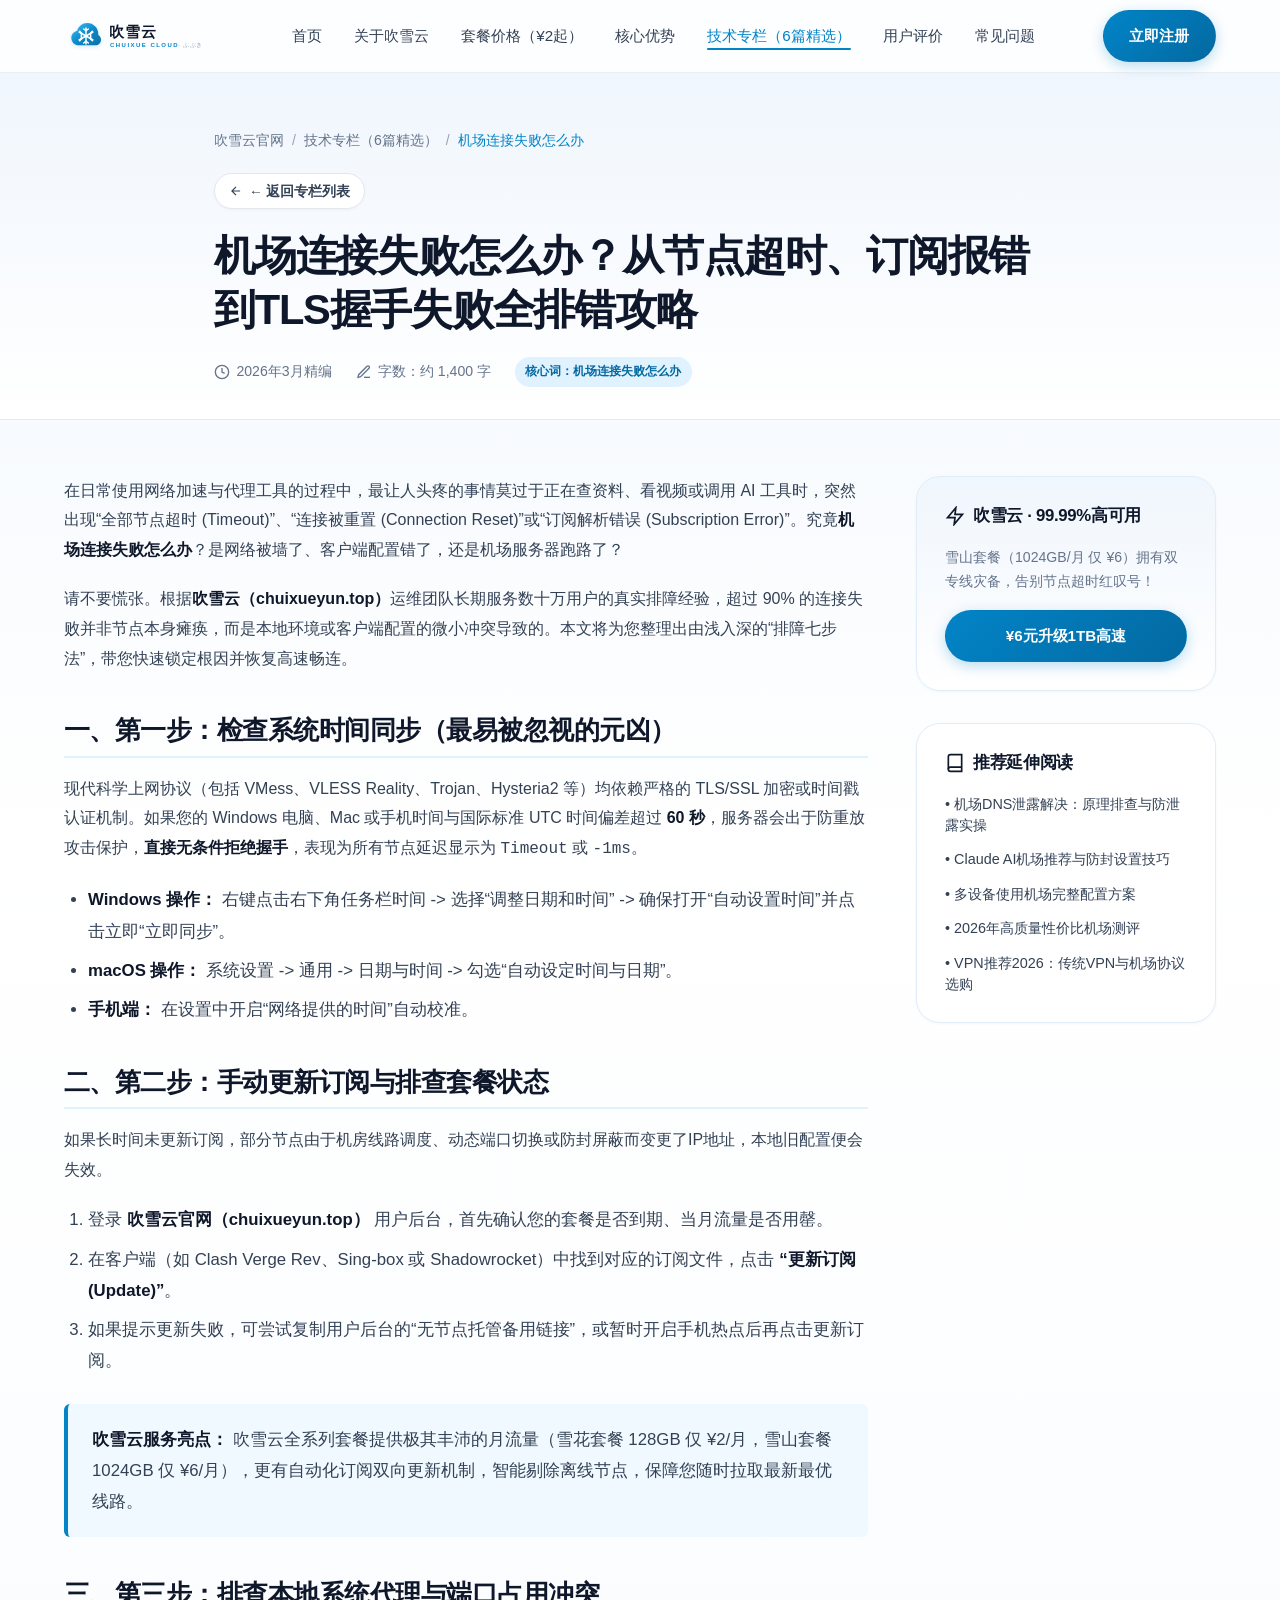
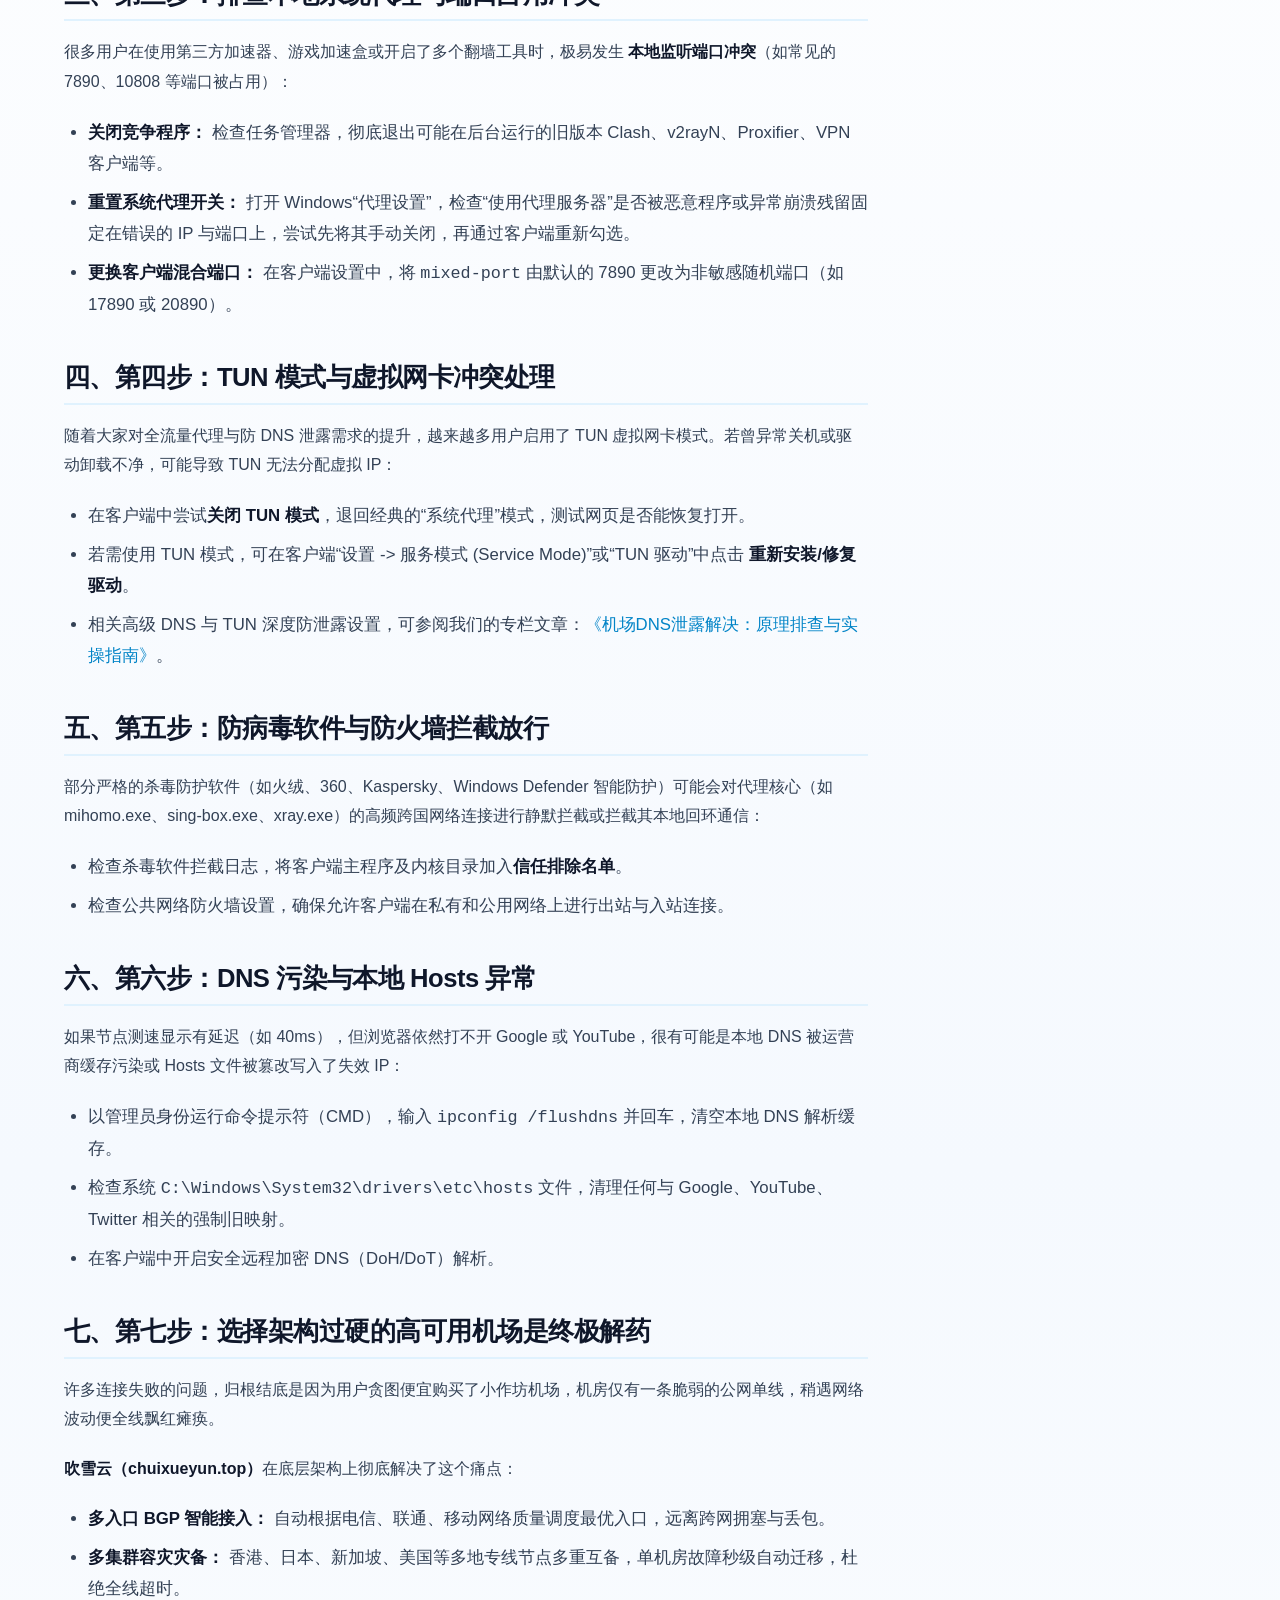
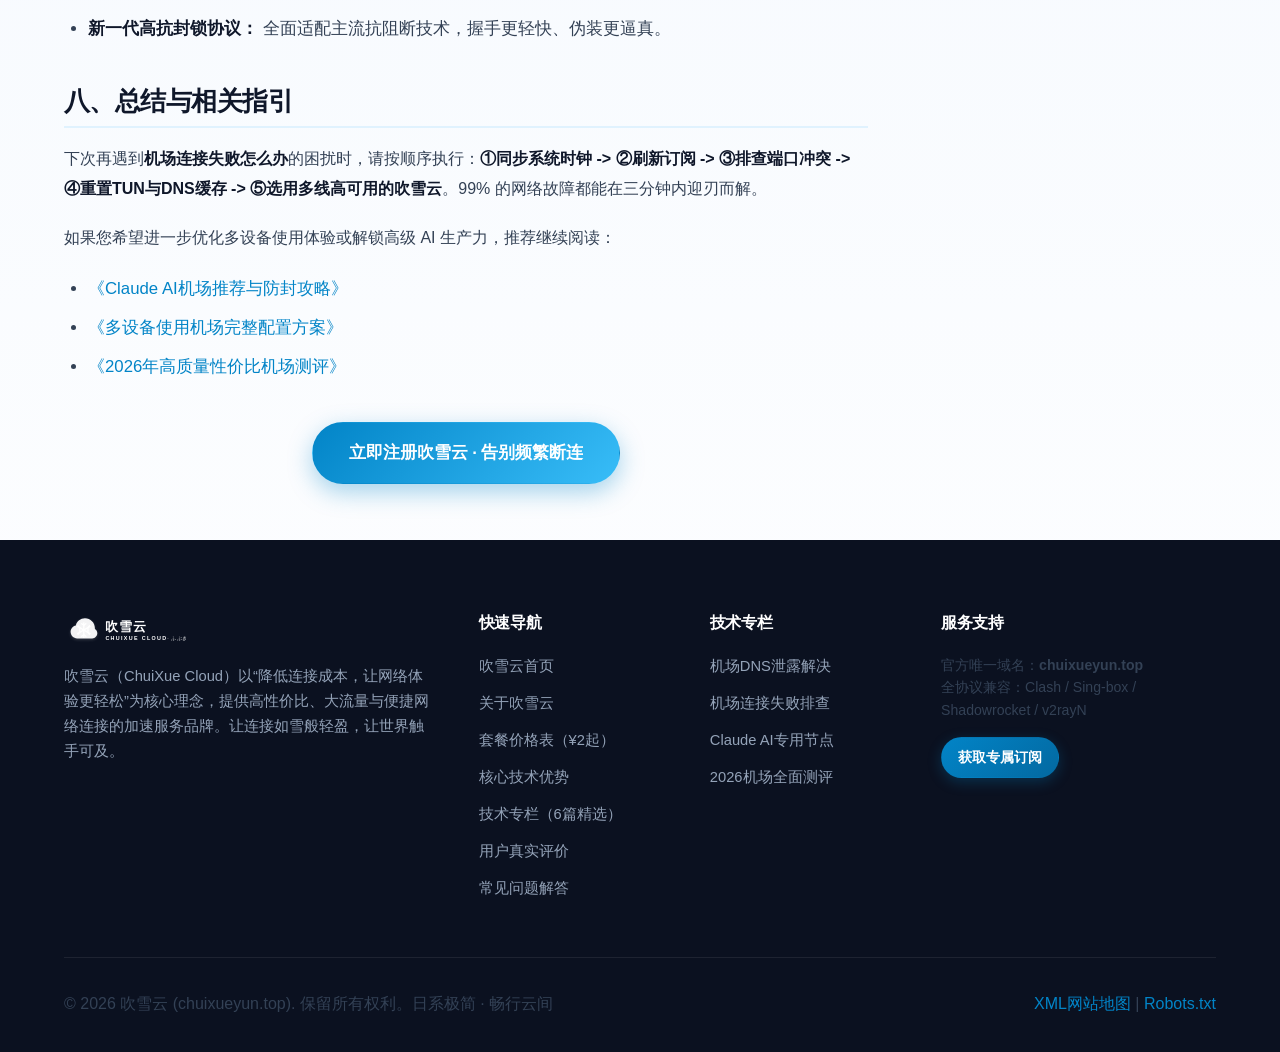
==== commit 8bf65180: "feat: complete multi-page restructuring with 7 independent URL routes, articles hub, 404 handler, an" ====
--- a/articles/airport-connection-troubleshooting.html
+++ b/articles/airport-connection-troubleshooting.html
@@ -57,16 +57,17 @@
   <!-- Site Header -->
   <header class="site-header">
     <div class="container header-inner">
-      <a href="../index.html" class="brand-link" title="吹雪云官网首页">
+      <a href="/" class="brand-link" title="吹雪云官网首页">
         <img src="../assets/logo.svg" alt="吹雪云官网LOGO" class="brand-logo-img">
       </a>
       <ul class="nav-menu" id="navMenu">
-        <li><a href="../index.html" class="nav-link">官网首页</a></li>
-        <li><a href="../index.html#pricing" class="nav-link">套餐价格 (¥2起)</a></li>
-        <li><a href="../index.html#features" class="nav-link">核心优势</a></li>
-        <li><a href="../index.html#about" class="nav-link">关于吹雪云</a></li>
-        <li><a href="../index.html#articles" class="nav-link active">技术专栏</a></li>
-        <li><a href="../index.html#faq" class="nav-link">常见问题</a></li>
+        <li><a href="/" class="nav-link">首页</a></li>
+        <li><a href="/about/" class="nav-link">关于吹雪云</a></li>
+        <li><a href="/pricing/" class="nav-link">套餐价格（¥2起）</a></li>
+        <li><a href="/advantages/" class="nav-link">核心优势</a></li>
+        <li><a href="/articles/" class="nav-link active">技术专栏（6篇精选）</a></li>
+        <li><a href="/reviews/" class="nav-link">用户评价</a></li>
+        <li><a href="/faq/" class="nav-link">常见问题</a></li>
       </ul>
       <div class="header-actions">
         <a href="https://varnexa.lingdongaff.com/#/?code=HHoxxHGa" target="_blank" rel="noopener nofollow" class="btn btn-primary">
@@ -83,12 +84,18 @@
   <div class="article-header">
     <div class="container container-narrow">
       <nav class="breadcrumbs" aria-label="面包屑导航">
-        <a href="../index.html">吹雪云官网</a>
+        <a href="/">吹雪云官网</a>
         <span>/</span>
-        <a href="../index.html#articles">技术专栏</a>
+        <a href="/articles/">技术专栏（6篇精选）</a>
         <span>/</span>
         <span style="color: var(--primary);">机场连接失败怎么办</span>
       </nav>
+      <div style="margin: 0.8rem 0 1.25rem;">
+        <a href="/articles/" class="btn btn-secondary" style="font-size: 0.85rem; padding: 0.35rem 0.85rem; display: inline-flex; align-items: center; gap: 0.4rem;">
+          <svg width="14" height="14" viewBox="0 0 24 24" fill="none" stroke="currentColor" stroke-width="2"><path d="M19 12H5M12 19l-7-7 7-7"/></svg>
+          ← 返回专栏列表
+        </a>
+      </div>
       <h1 class="article-title">机场连接失败怎么办？从节点超时、订阅报错到TLS握手失败全排错攻略</h1>
       <div class="article-meta-row">
         <div class="article-meta-item">
@@ -126,7 +133,7 @@
         <h2>二、第二步：手动更新订阅与排查套餐状态</h2>
         <p>如果长时间未更新订阅，部分节点由于机房线路调度、动态端口切换或防封屏蔽而变更了IP地址，本地旧配置便会失效。</p>
         <ol>
-          <li>登录 <a href="../index.html"><strong>吹雪云官网（chuixueyun.top）</strong></a> 用户后台，首先确认您的套餐是否到期、当月流量是否用罄。</li>
+          <li>登录 <a href="/"><strong>吹雪云官网（chuixueyun.top）</strong></a> 用户后台，首先确认您的套餐是否到期、当月流量是否用罄。</li>
           <li>在客户端（如 Clash Verge Rev、Sing-box 或 Shadowrocket）中找到对应的订阅文件，点击 <strong>“更新订阅 (Update)”</strong>。</li>
           <li>如果提示更新失败，可尝试复制用户后台的“无节点托管备用链接”，或暂时开启手机热点后再点击更新订阅。</li>
         </ol>
@@ -148,7 +155,7 @@
         <ul>
           <li>在客户端中尝试<strong>关闭 TUN 模式</strong>，退回经典的“系统代理”模式，测试网页是否能恢复打开。</li>
           <li>若需使用 TUN 模式，可在客户端“设置 -> 服务模式 (Service Mode)”或“TUN 驱动”中点击 <strong>重新安装/修复驱动</strong>。</li>
-          <li>相关高级 DNS 与 TUN 深度防泄露设置，可参阅我们的专栏文章：<a href="dns-leak-prevention.html">《机场DNS泄露解决：原理排查与实操指南》</a>。</li>
+          <li>相关高级 DNS 与 TUN 深度防泄露设置，可参阅我们的专栏文章：<a href="/articles/dns-leak-prevention.html">《机场DNS泄露解决：原理排查与实操指南》</a>。</li>
         </ul>
 
         <h2>五、第五步：防病毒软件与防火墙拦截放行</h2>
@@ -169,7 +176,7 @@
         <h2>七、第七步：选择架构过硬的高可用机场是终极解药</h2>
         <p>许多连接失败的问题，归根结底是因为用户贪图便宜购买了小作坊机场，机房仅有一条脆弱的公网单线，稍遇网络波动便全线飘红瘫痪。</p>
 
-        <p><a href="../index.html"><strong>吹雪云（chuixueyun.top）</strong></a>在底层架构上彻底解决了这个痛点：</p>
+        <p><a href="/"><strong>吹雪云（chuixueyun.top）</strong></a>在底层架构上彻底解决了这个痛点：</p>
         <ul>
           <li><strong>多入口 BGP 智能接入：</strong> 自动根据电信、联通、移动网络质量调度最优入口，远离跨网拥塞与丢包。</li>
           <li><strong>多集群容灾灾备：</strong> 香港、日本、新加坡、美国等多地专线节点多重互备，单机房故障秒级自动迁移，杜绝全线超时。</li>
@@ -181,9 +188,9 @@
 
         <p>如果您希望进一步优化多设备使用体验或解锁高级 AI 生产力，推荐继续阅读：</p>
         <ul>
-          <li><a href="claude-ai-airport-guide.html">《Claude AI机场推荐与防封攻略》</a></li>
-          <li><a href="multi-device-airport-setup.html">《多设备使用机场完整配置方案》</a></li>
-          <li><a href="airport-review-2026.html">《2026年高质量性价比机场测评》</a></li>
+          <li><a href="/articles/claude-ai-airport-guide.html">《Claude AI机场推荐与防封攻略》</a></li>
+          <li><a href="/articles/multi-device-airport-setup.html">《多设备使用机场完整配置方案》</a></li>
+          <li><a href="/articles/airport-review-2026.html">《2026年高质量性价比机场测评》</a></li>
         </ul>
 
         <div style="margin-top: 2.5rem; text-align: center;">
@@ -217,27 +224,27 @@
           </h3>
           <ul class="related-articles-list">
             <li>
-              <a href="dns-leak-prevention.html" class="related-article-link">
+              <a href="/articles/dns-leak-prevention.html" class="related-article-link">
                 • 机场DNS泄露解决：原理排查与防泄露实操
               </a>
             </li>
             <li>
-              <a href="claude-ai-airport-guide.html" class="related-article-link">
+              <a href="/articles/claude-ai-airport-guide.html" class="related-article-link">
                 • Claude AI机场推荐与防封设置技巧
               </a>
             </li>
             <li>
-              <a href="multi-device-airport-setup.html" class="related-article-link">
+              <a href="/articles/multi-device-airport-setup.html" class="related-article-link">
                 • 多设备使用机场完整配置方案
               </a>
             </li>
             <li>
-              <a href="airport-review-2026.html" class="related-article-link">
+              <a href="/articles/airport-review-2026.html" class="related-article-link">
                 • 2026年高质量性价比机场测评
               </a>
             </li>
             <li>
-              <a href="best-vpn-recommendation-2026.html" class="related-article-link">
+              <a href="/articles/best-vpn-recommendation-2026.html" class="related-article-link">
                 • VPN推荐2026：传统VPN与机场协议选购
               </a>
             </li>
@@ -258,19 +265,22 @@
         <div class="footer-col">
           <h4>快速导航</h4>
           <ul class="footer-links">
-            <li><a href="../index.html">吹雪云官网</a></li>
-            <li><a href="../index.html#pricing">套餐价格表</a></li>
-            <li><a href="../index.html#features">核心优势</a></li>
-            <li><a href="../index.html#about">关于品牌</a></li>
+            <li><a href="/">吹雪云首页</a></li>
+            <li><a href="/about/">关于吹雪云</a></li>
+            <li><a href="/pricing/">套餐价格表（¥2起）</a></li>
+            <li><a href="/advantages/">核心技术优势</a></li>
+            <li><a href="/articles/">技术专栏（6篇精选）</a></li>
+            <li><a href="/reviews/">用户真实评价</a></li>
+            <li><a href="/faq/">常见问题解答</a></li>
           </ul>
         </div>
         <div class="footer-col">
           <h4>技术专栏</h4>
           <ul class="footer-links">
-            <li><a href="dns-leak-prevention.html">机场DNS泄露解决</a></li>
-            <li><a href="airport-connection-troubleshooting.html">机场连接失败排查</a></li>
-            <li><a href="claude-ai-airport-guide.html">Claude AI专用节点</a></li>
-            <li><a href="airport-review-2026.html">2026机场全面测评</a></li>
+            <li><a href="/articles/dns-leak-prevention.html">机场DNS泄露解决</a></li>
+            <li><a href="/articles/airport-connection-troubleshooting.html">机场连接失败排查</a></li>
+            <li><a href="/articles/claude-ai-airport-guide.html">Claude AI专用节点</a></li>
+            <li><a href="/articles/airport-review-2026.html">2026机场全面测评</a></li>
           </ul>
         </div>
         <div class="footer-col">
@@ -286,7 +296,7 @@
       </div>
       <div class="footer-bottom">
         <p>&copy; 2026 吹雪云 (chuixueyun.top). 保留所有权利。日系极简 · 畅行云间</p>
-        <p><a href="../sitemap.xml">XML网站地图</a> | <a href="../robots.txt">Robots.txt</a></p>
+        <p><a href="/sitemap.xml">XML网站地图</a> | <a href="/robots.txt">Robots.txt</a></p>
       </div>
     </div>
   </footer>
